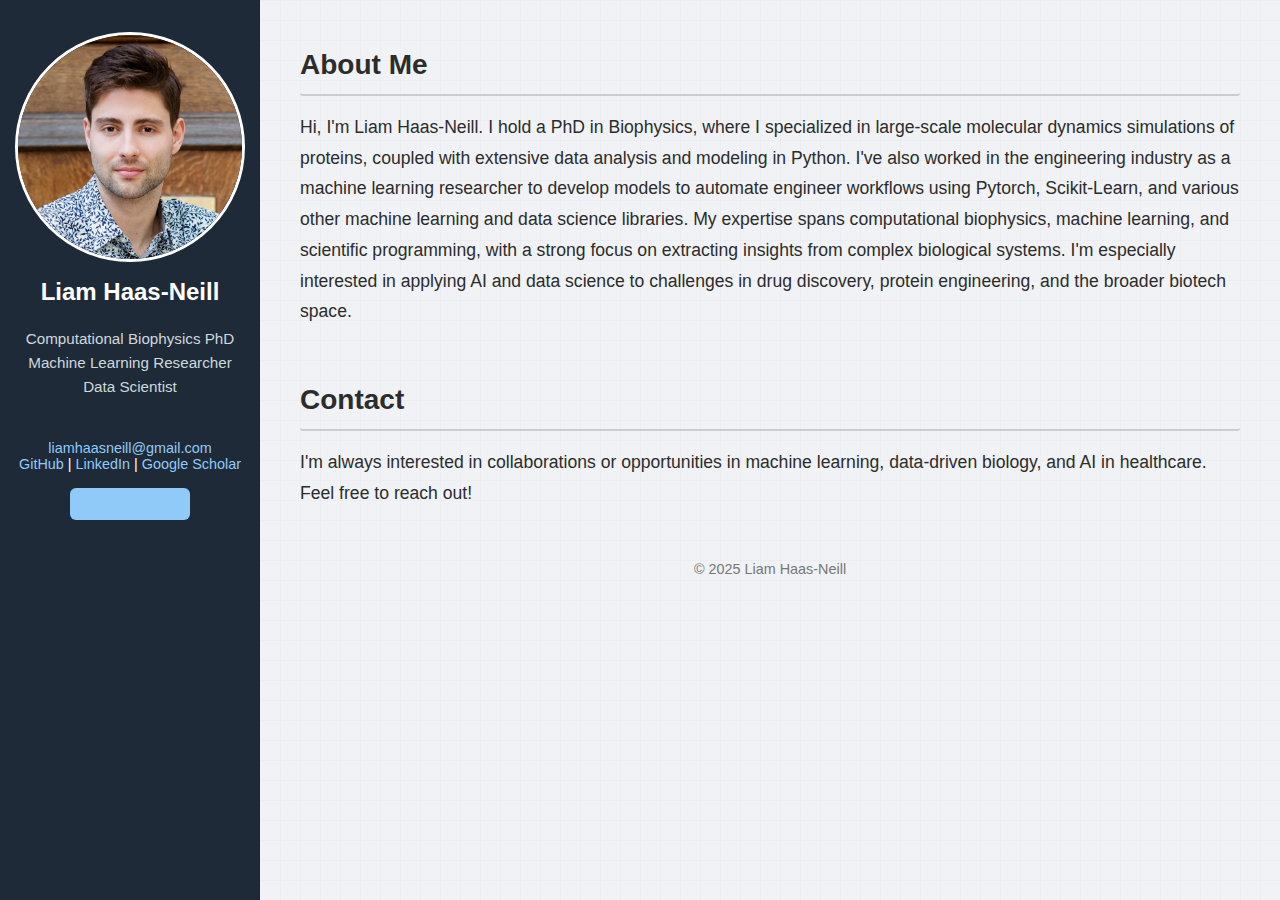
==== index.html @ 74e65f8d "Add files via upload" ====
<!DOCTYPE html>
<html lang="en">
<head>
  <meta charset="UTF-8" />
  <meta name="viewport" content="width=device-width, initial-scale=1.0"/>
  <title>Liam Haas-Neill | ML + Biophysics</title>
  <link rel="stylesheet" href="style.css" />
  <script src="script.js" defer></script>
</head>
<body>
  <div class="sidebar">
    <img src="images/profile.png" alt="Profile photo" class="profile-pic"/>
    <h1>Liam Haas-Neill</h1>
    <ul class="titles">
      <li>Computational Biophysics PhD</li>
      <li>Machine Learning Researcher</li>
      <li>Data Scientist</li>
    </ul>

    <div class="contact-info">
      <p><a href="mailto:liamhaasneill@gmail.com">liamhaasneill@gmail.com</a></p>
      <p>
        <a href="https://github.com/liamhn" target="_blank">GitHub</a> |
        <a href="https://linkedin.com/in/liamhaasneill" target="_blank">LinkedIn</a> |
        <a href="https://scholar.google.com/citations?user=Box_NB0AAAAJ&hl=en" target="_blank">Google Scholar</a>
      </p>
      <a class="resume-button" href="documents/LiamHaasNeillFullCV_11-04-2025.pdf" target="_blank" download>Download CV</a>
    </div>
  </div>

  <div class="main-content">
    <section id="about">
      <h2>About Me</h2>
      <p>Hi, I'm Liam Haas-Neill. I hold a PhD in Biophysics, where I specialized in large-scale molecular dynamics simulations of proteins, coupled with extensive data analysis and modeling in Python. I've also worked in the engineering industry as a machine learning researcher to develop models to automate engineer workflows using Pytorch, Scikit-Learn, and various other machine learning and data science libraries. My expertise spans computational biophysics, machine learning, and scientific programming, with a strong focus on extracting insights from complex biological systems. I'm especially interested in applying AI and data science to challenges in drug discovery, protein engineering, and the broader biotech space.</p>
    </section>
<!--
    <section id="projects">
      <h2>Projects</h2>
      <div class="project">
        <h3>ML-Based Protein Analysis</h3>
        <p>Developed models to predict protein dynamics and interaction hotspots from molecular simulation data using PyTorch and sklearn.</p>
        <a href="https://github.com/liamhn/project1" target="_blank">View on GitHub</a>
      </div>

      <div class="project">
        <h3>Point Cloud Tap Classifier</h3>
        <p>Used various machine learning algorithms to detect 3D points on buildings meshes; trained on large 3D datasets using PyTorch with GPU acceleration. <i> project not available due to confidentiality agreements </i></p>
        <a href="https://github.com/liamhn/project2" target="_blank">View on GitHub</a>
      </div>
    </section>
-->
    <section id="contact">
      <h2>Contact</h2>
      <p>I'm always interested in collaborations or opportunities in machine learning, data-driven biology, and AI in healthcare. Feel free to reach out!</p>
    </section>

    <footer>
      <p>&copy; 2025 Liam Haas-Neill</p>
    </footer>
  </div>
</body>
</html>
---- style.css ----
/* Global Reset */
* {
  box-sizing: border-box;
  margin: 0;
  padding: 0;
}

body {
  display: flex;
  min-height: 100vh;
  font-family: 'Segoe UI', 'Helvetica Neue', sans-serif;
  background-color: #f0f2f5;
  background-image: linear-gradient(to right, rgba(200, 200, 200, 0.1) 1px, transparent 1px),
                    linear-gradient(to bottom, rgba(200, 200, 200, 0.1) 1px, transparent 1px);
  background-size: 20px 20px;
  color: #2c2c2c;
}

/* Sidebar */
.sidebar {
  width: 260px;
  background-color: #1e2a38;
  color: white;
  padding: 2rem 1rem;
  display: flex;
  flex-direction: column;
  align-items: center;
  position: fixed;
  top: 0;
  bottom: 0;
  left: 0;
}

.profile-pic {
  width: 230px;
  height: 230px;
  border-radius: 50%;
  object-fit: cover;
  margin-bottom: 1rem;
  border: 3px solid white;
}

.sidebar h1 {
  font-size: 1.5rem;
  margin-bottom: 0.8rem;
  text-align: center;
}

.titles {
  list-style: none;
  padding-left: 0;
  margin: 0.5rem 0 1.5rem;
  text-align: center;
  font-size: 0.95rem;
  line-height: 1.6;
  color: #cfd8dc;
}

.contact-info {
  font-size: 0.9rem;
  text-align: center;
  margin-top: 1rem;
}

.contact-info a {
  color: #90caf9;
  text-decoration: none;
  font-weight: 500;
}

.contact-info a:hover {
  color: #ffffff;
}

.resume-button {
  display: inline-block;
  margin-top: 1rem;
  padding: 0.5rem 1rem;
  background-color: #90caf9;
  color: #1e2a38;
  text-decoration: none;
  font-weight: bold;
  border-radius: 6px;
  transition: background 0.2s ease;
}

.resume-button:hover {
  background-color: #64b5f6;
}

/* Main Content */
.main-content {
  margin-left: 260px;
  padding: 2.5rem;
  flex: 1;
  font-size: 1.1rem;
  line-height: 1.75;
}

section {
  margin-bottom: 3rem;
}

h2 {
  font-size: 1.75rem;
  margin-bottom: 1rem;
  border-bottom: 2px solid #ccc;
  padding-bottom: 0.3rem;
  border-radius: 3px;
}

.project {
  background-color: white;
  padding: 1rem;
  margin-bottom: 1.5rem;
  border-radius: 10px;
  box-shadow: 0 2px 5px rgba(0,0,0,0.05);
}

.project a {
  display: inline-block;
  margin-top: 0.5rem;
  text-decoration: none;
  color: #1e88e5;
  font-weight: bold;
}

footer {
  text-align: center;
  font-size: 0.9rem;
  color: #777;
  margin-top: 2rem;
}

/* Mobile Responsiveness */
@media screen and (max-width: 768px) {
  body {
    flex-direction: column;
  }
  
  .sidebar {
    position: relative;
    width: 100%;
    padding: 1.5rem 1rem;
  }
  
  .profile-pic {
    width: 150px;
    height: 150px;
  }
  
  .main-content {
    margin-left: 0;
    padding: 1.5rem;
  }
}
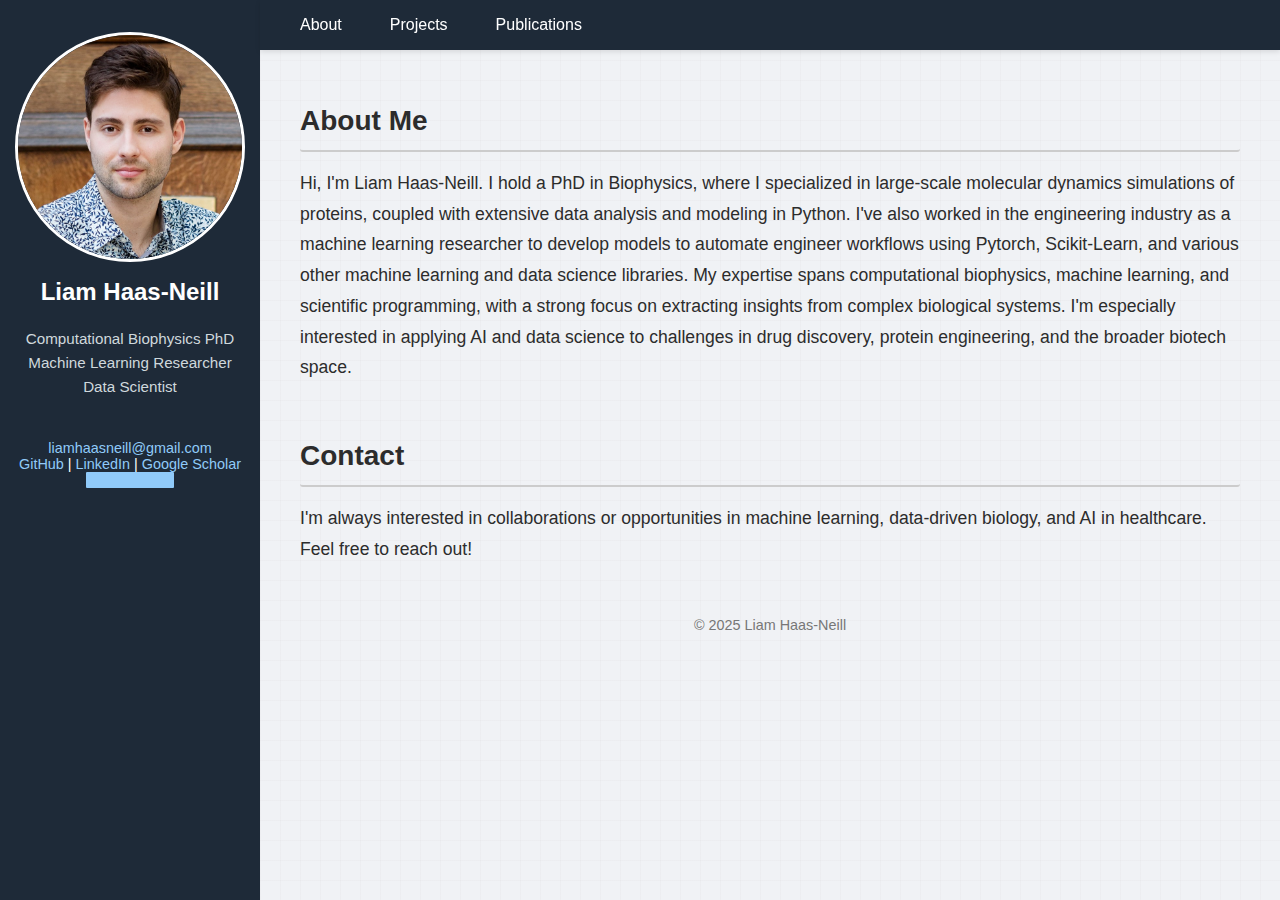
==== commit 7df63f53: "Add files via upload" ====
--- a/index.html
+++ b/index.html
@@ -8,6 +8,11 @@
   <script src="script.js" defer></script>
 </head>
 <body>
+	<nav class="navbar">
+  	<a href="index.html">About</a>
+  	<a href="projects.html">Projects</a>
+  	<a href="publications.html">Publications</a>
+	</nav>
   <div class="sidebar">
     <img src="images/profile.png" alt="Profile photo" class="profile-pic"/>
     <h1>Liam Haas-Neill</h1>
--- a/style.css
+++ b/style.css
@@ -73,24 +73,49 @@
 }
 
 .resume-button {
-  display: inline-block;
-  margin-top: 1rem;
-  padding: 0.5rem 1rem;
   background-color: #90caf9;
-  color: #1e2a38;
+  color: #1e2a38; /* matches sidebar text color, more readable */
   text-decoration: none;
   font-weight: bold;
-  border-radius: 6px;
-  transition: background 0.2s ease;
+  border-radius: 1px;
 }
 
 .resume-button:hover {
   background-color: #64b5f6;
+  color: #1e2a38;
+}
+
+/* Navigation Bar */
+.navbar {
+  background-color: #1e2a38;
+  position: fixed;
+  top: 0;
+  right: 0;
+  left: 260px; /* Align with sidebar width */
+  z-index: 100;
+  display: flex;
+  justify-content: flex-start;
+  padding: 0 1rem;
+  box-shadow: 0 2px 5px rgba(0,0,0,0.1);
+}
+
+.navbar a {
+  display: inline-block;
+  color: white;
+  text-decoration: none;
+  padding: 1rem 1.5rem;
+  font-weight: 500;
+  transition: background-color 0.2s;
+}
+
+.navbar a:hover, .navbar a.active {
+  background-color: #2c3e50;
 }
 
 /* Main Content */
 .main-content {
   margin-left: 260px;
+  margin-top: 3.5rem; /* Add top margin for navbar */
   padding: 2.5rem;
   flex: 1;
   font-size: 1.1rem;
@@ -151,6 +176,17 @@
   
   .main-content {
     margin-left: 0;
+    margin-top: 3rem;
     padding: 1.5rem;
   }
+  
+  .navbar {
+    left: 0;
+    justify-content: center;
+  }
+  
+  .navbar a {
+    padding: 0.8rem 1rem;
+    font-size: 0.9rem;
+  }
 }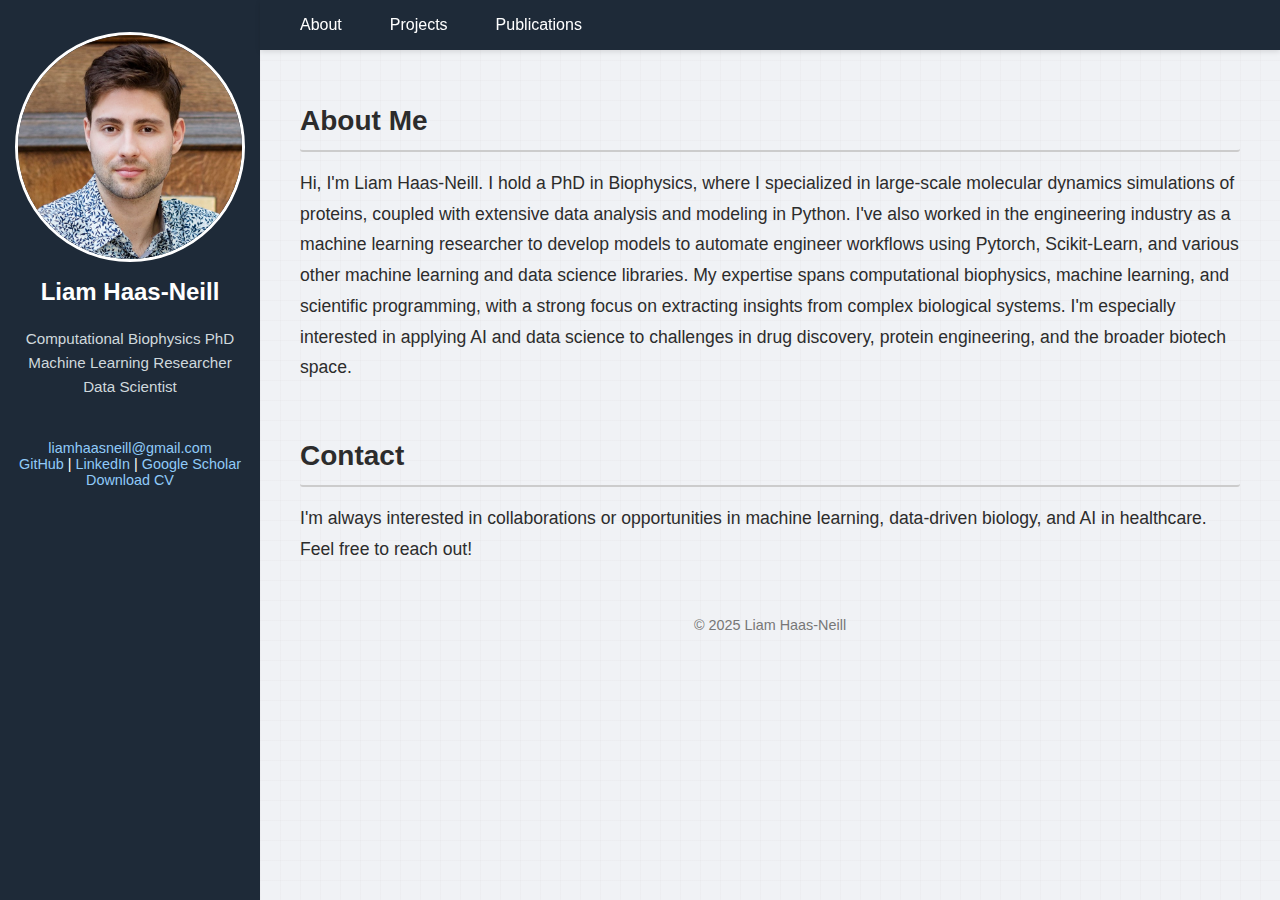
==== commit 661d9191: "Add files via upload" ====
--- a/index.html
+++ b/index.html
@@ -9,9 +9,9 @@
 </head>
 <body>
 	<nav class="navbar">
-  	<a href="index.html">About</a>
-  	<a href="projects.html">Projects</a>
-  	<a href="publications.html">Publications</a>
+		<a href="./index.html">About</a>
+		<a href="./projects.html">Projects</a>
+		<a href="./publications.html">Publications</a>
 	</nav>
   <div class="sidebar">
     <img src="images/profile.png" alt="Profile photo" class="profile-pic"/>
--- a/style.css
+++ b/style.css
@@ -73,16 +73,19 @@
 }
 
 .resume-button {
-  background-color: #90caf9;
-  color: #1e2a38; /* matches sidebar text color, more readable */
+  background: none;
+  border: none;
+  padding: 0;
+  color: #90caf9;
+  font-size: 0.9rem;
+  font-weight: 500;
   text-decoration: none;
-  font-weight: bold;
-  border-radius: 1px;
+  cursor: pointer;
 }
 
 .resume-button:hover {
-  background-color: #64b5f6;
-  color: #1e2a38;
+  color: #ffffff;
+  text-decoration: underline;
 }
 
 /* Navigation Bar */
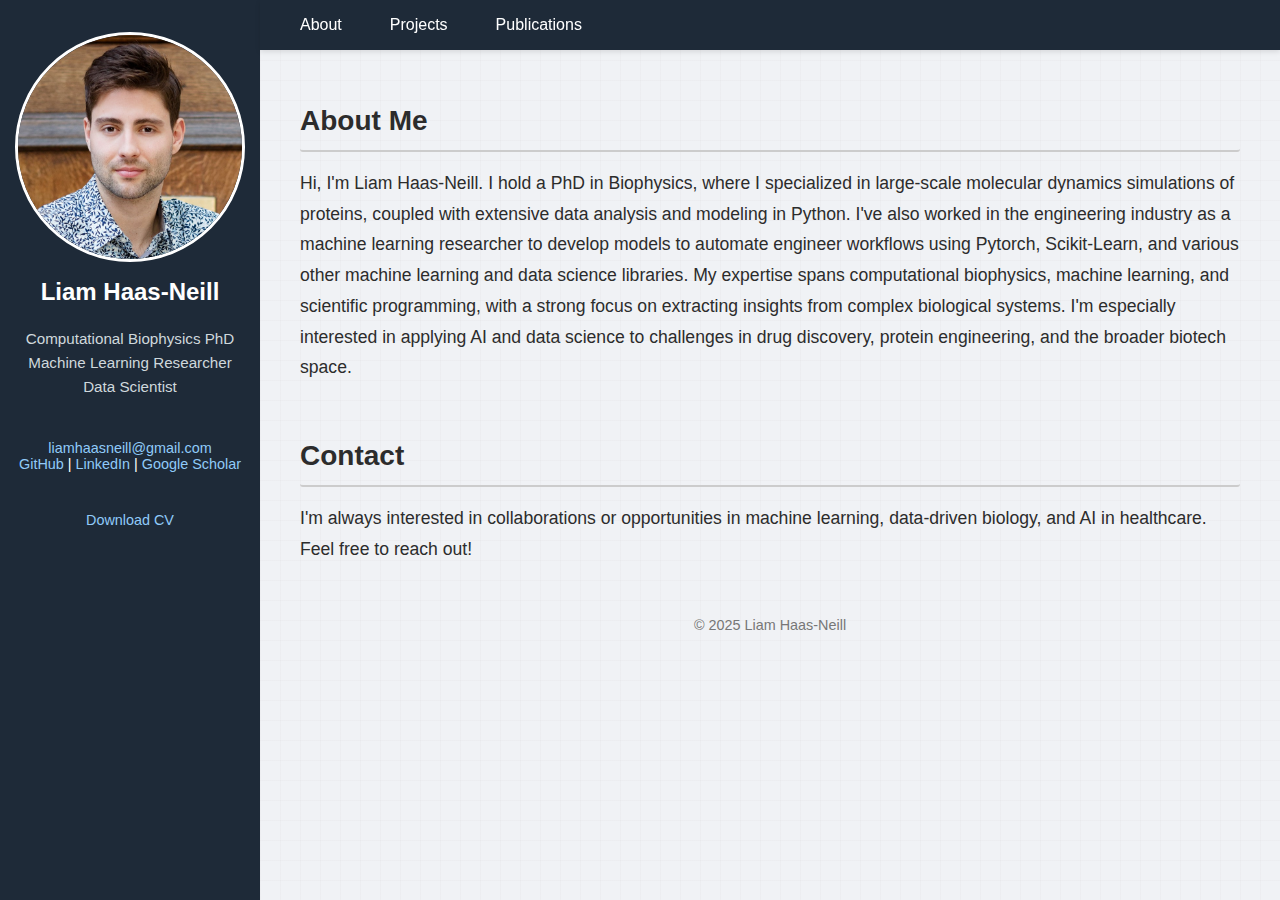
==== commit cdb49dfa: "Add files via upload" ====
--- a/index.html
+++ b/index.html
@@ -3,7 +3,7 @@
 <head>
   <meta charset="UTF-8" />
   <meta name="viewport" content="width=device-width, initial-scale=1.0"/>
-  <title>Liam Haas-Neill | ML + Biophysics</title>
+  <title>LIam Haas-Neill | ML + Biophysics</title>
   <link rel="stylesheet" href="style.css" />
   <script src="script.js" defer></script>
 </head>
--- a/style.css
+++ b/style.css
@@ -60,6 +60,7 @@
   font-size: 0.9rem;
   text-align: center;
   margin-top: 1rem;
+  margin-bottom: 1.5rem;  /* Add space below the contact info */
 }
 
 .contact-info a {
@@ -73,9 +74,11 @@
 }
 
 .resume-button {
+  display: inline-block;
+  margin-top: 2rem; /* Increase space above the CV button */
+  padding: 0.5rem 1rem;
   background: none;
   border: none;
-  padding: 0;
   color: #90caf9;
   font-size: 0.9rem;
   font-weight: 500;
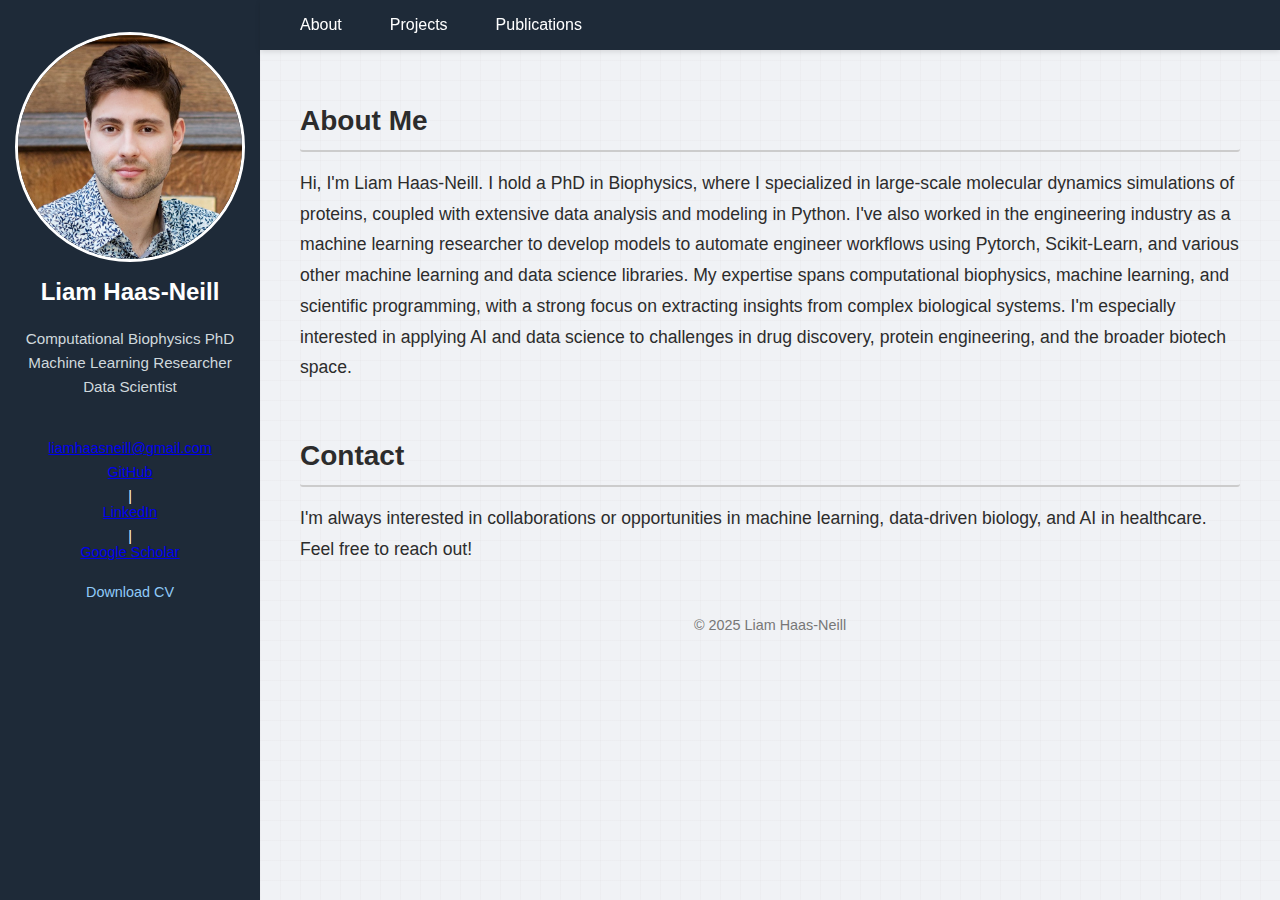
==== commit 9314fd05: "Add files via upload" ====
--- a/index.html
+++ b/index.html
@@ -3,7 +3,7 @@
 <head>
   <meta charset="UTF-8" />
   <meta name="viewport" content="width=device-width, initial-scale=1.0"/>
-  <title>LIam Haas-Neill | ML + Biophysics</title>
+  <title>Liam Haas-Neill | ML + Biophysics</title>
   <link rel="stylesheet" href="style.css" />
   <script src="script.js" defer></script>
 </head>
--- a/style.css
+++ b/style.css
@@ -60,13 +60,12 @@
   font-size: 0.9rem;
   text-align: center;
   margin-top: 1rem;
-  margin-bottom: 1.5rem;  /* Add space below the contact info */
+  margin-bottom: 2rem; /* Increase space below the contact info */
 }
 
 .contact-info a {
-  color: #90caf9;
-  text-decoration: none;
-  font-weight: 500;
+  display: block; /* Make each link a block element */
+  margin-bottom: 0.5rem; /* Add space between links */
 }
 
 .contact-info a:hover {
@@ -75,7 +74,7 @@
 
 .resume-button {
   display: inline-block;
-  margin-top: 2rem; /* Increase space above the CV button */
+  margin-top: 1rem; /* Add space above the CV button */
   padding: 0.5rem 1rem;
   background: none;
   border: none;
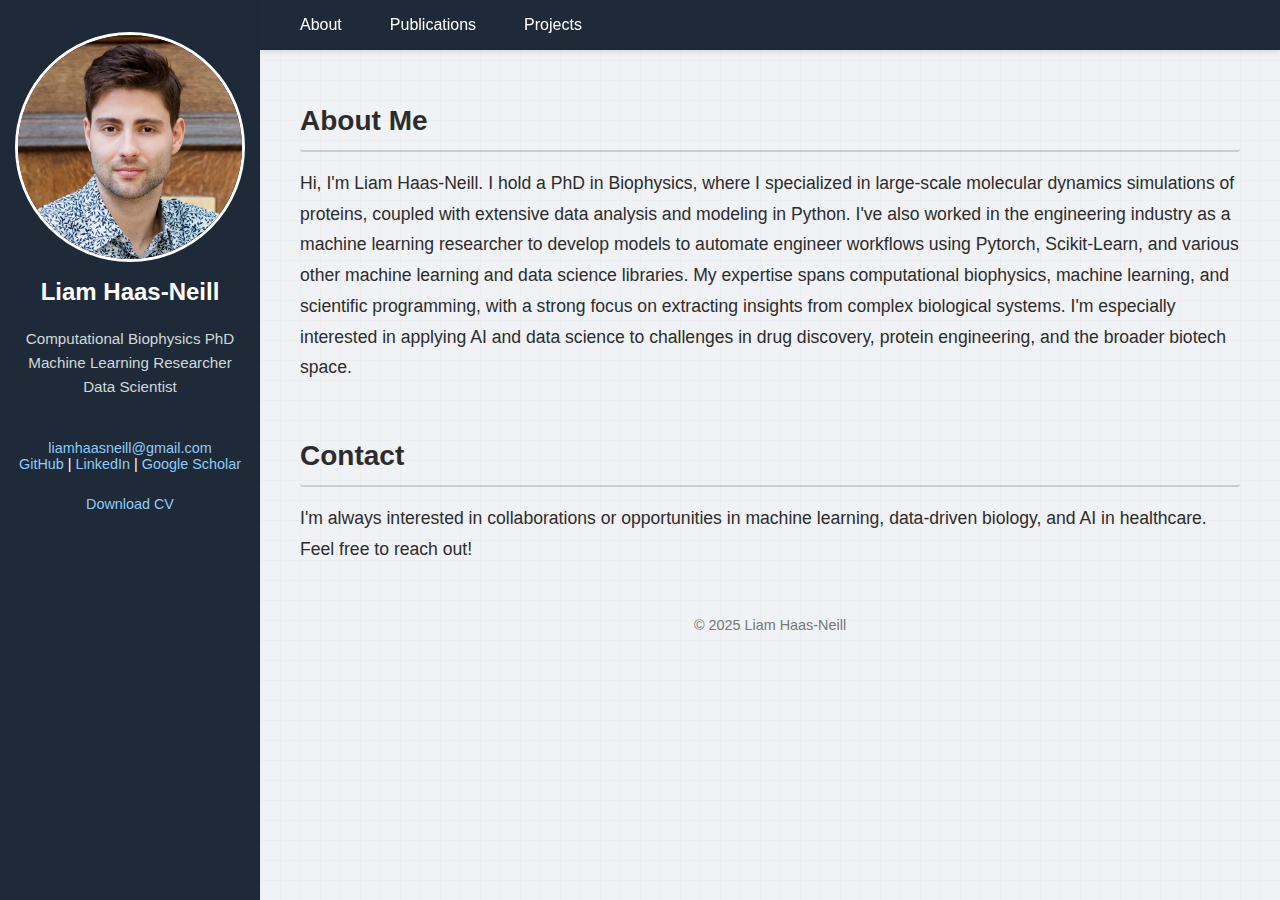
==== commit 5f63bd07: "Add files via upload" ====
--- a/index.html
+++ b/index.html
@@ -10,8 +10,8 @@
 <body>
 	<nav class="navbar">
 		<a href="./index.html">About</a>
+		<a href="./publications.html">Publications</a>
 		<a href="./projects.html">Projects</a>
-		<a href="./publications.html">Publications</a>
 	</nav>
   <div class="sidebar">
     <img src="images/profile.png" alt="Profile photo" class="profile-pic"/>
--- a/style.css
+++ b/style.css
@@ -60,12 +60,12 @@
   font-size: 0.9rem;
   text-align: center;
   margin-top: 1rem;
-  margin-bottom: 2rem; /* Increase space below the contact info */
 }
 
 .contact-info a {
-  display: block; /* Make each link a block element */
-  margin-bottom: 0.5rem; /* Add space between links */
+  color: #90caf9;
+  text-decoration: none;
+  font-weight: 500;
 }
 
 .contact-info a:hover {
@@ -162,6 +162,32 @@
   margin-top: 2rem;
 }
 
+.project-content {
+  display: flex;
+  justify-content: space-between; /* Makes sure there's space between the text and the image */
+  align-items: flex-start;
+  gap: 20px;
+  flex-wrap: wrap;
+}
+
+.project-text {
+  flex: 1;
+  max-width: 60%;
+}
+
+.project-image-wrapper {
+  flex-shrink: 0;
+  width: 400px; /* Adjust this to make the image larger */
+  align-self: flex-start; /* Aligns the image to the top */
+}
+
+.project-image-right {
+  width: 100%;
+  height: auto;
+  border-radius: 8px;
+  box-shadow: 0 2px 5px rgba(0,0,0,0.1);
+}
+
 /* Mobile Responsiveness */
 @media screen and (max-width: 768px) {
   body {
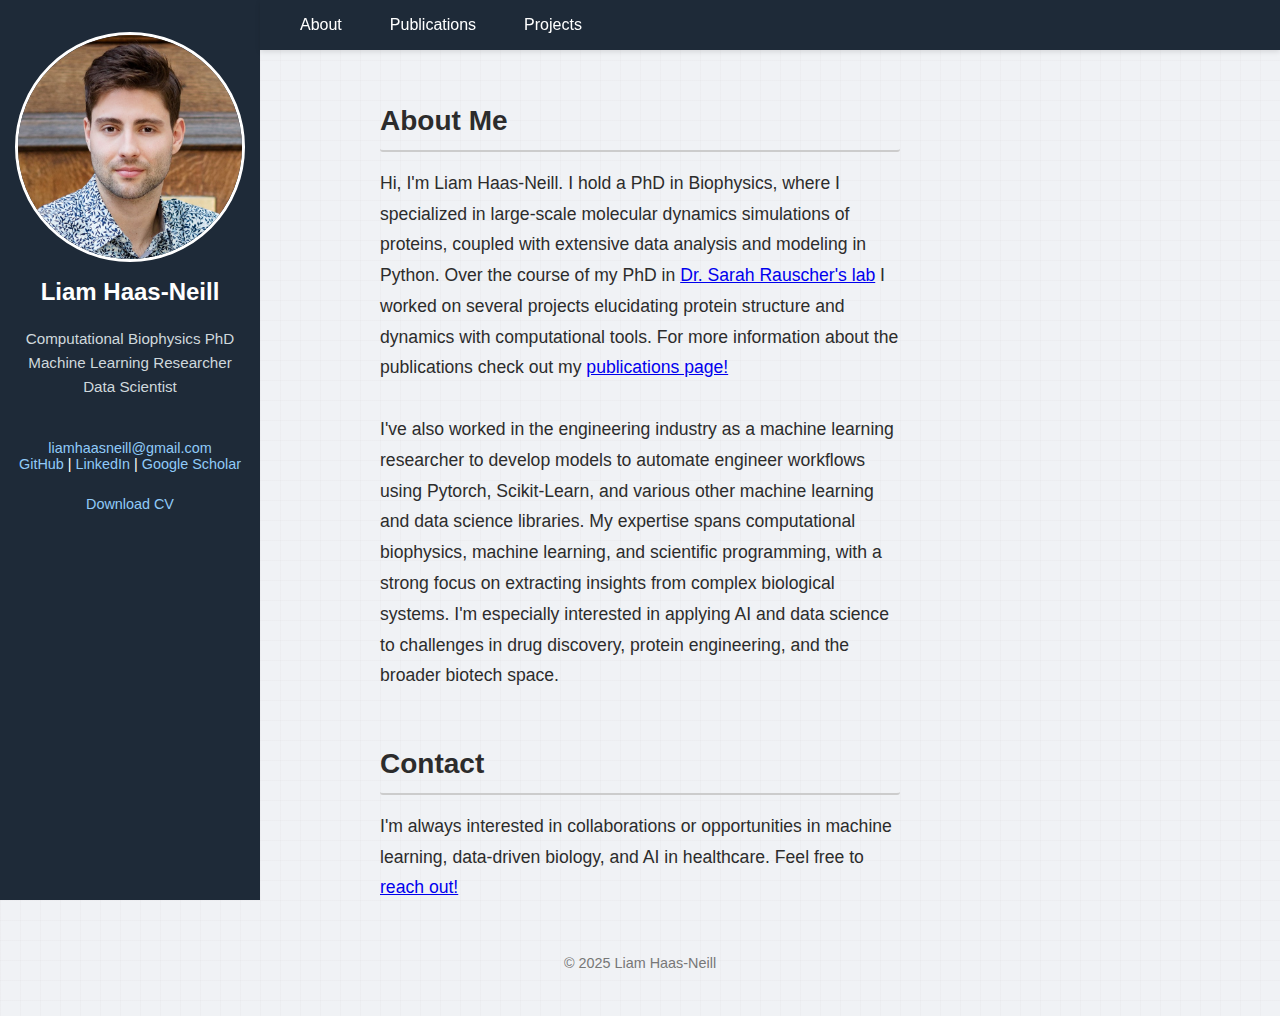
==== commit 4f1ec15d: "Add files via upload" ====
--- a/index.html
+++ b/index.html
@@ -36,7 +36,9 @@
   <div class="main-content">
     <section id="about">
       <h2>About Me</h2>
-      <p>Hi, I'm Liam Haas-Neill. I hold a PhD in Biophysics, where I specialized in large-scale molecular dynamics simulations of proteins, coupled with extensive data analysis and modeling in Python. I've also worked in the engineering industry as a machine learning researcher to develop models to automate engineer workflows using Pytorch, Scikit-Learn, and various other machine learning and data science libraries. My expertise spans computational biophysics, machine learning, and scientific programming, with a strong focus on extracting insights from complex biological systems. I'm especially interested in applying AI and data science to challenges in drug discovery, protein engineering, and the broader biotech space.</p>
+      <p>Hi, I'm Liam Haas-Neill. I hold a PhD in Biophysics, where I specialized in large-scale molecular dynamics simulations of proteins, coupled with extensive data analysis and modeling in Python. Over the course of my PhD in <a href = "https://rauscher-group.physics.utoronto.ca/"> Dr. Sarah Rauscher's lab</a> I worked on several projects elucidating protein structure and dynamics with computational tools. For more information about the publications check out my <a href="./publications.html">publications page! </a></p><br>
+
+      <p> I've also worked in the engineering industry as a machine learning researcher to develop models to automate engineer workflows using Pytorch, Scikit-Learn, and various other machine learning and data science libraries. My expertise spans computational biophysics, machine learning, and scientific programming, with a strong focus on extracting insights from complex biological systems. I'm especially interested in applying AI and data science to challenges in drug discovery, protein engineering, and the broader biotech space.</p>
     </section>
 <!--
     <section id="projects">
@@ -56,7 +58,7 @@
 -->
     <section id="contact">
       <h2>Contact</h2>
-      <p>I'm always interested in collaborations or opportunities in machine learning, data-driven biology, and AI in healthcare. Feel free to reach out!</p>
+      <p>I'm always interested in collaborations or opportunities in machine learning, data-driven biology, and AI in healthcare. Feel free to <a href="mailto:liamhaasneill@gmail.com">reach out!</a></p>
     </section>
 
     <footer>
--- a/style.css
+++ b/style.css
@@ -119,7 +119,8 @@
 
 /* Main Content */
 .main-content {
-  margin-left: 260px;
+  margin-left: 340px;
+  margin-right: 340px;
   margin-top: 3.5rem; /* Add top margin for navbar */
   padding: 2.5rem;
   flex: 1;
